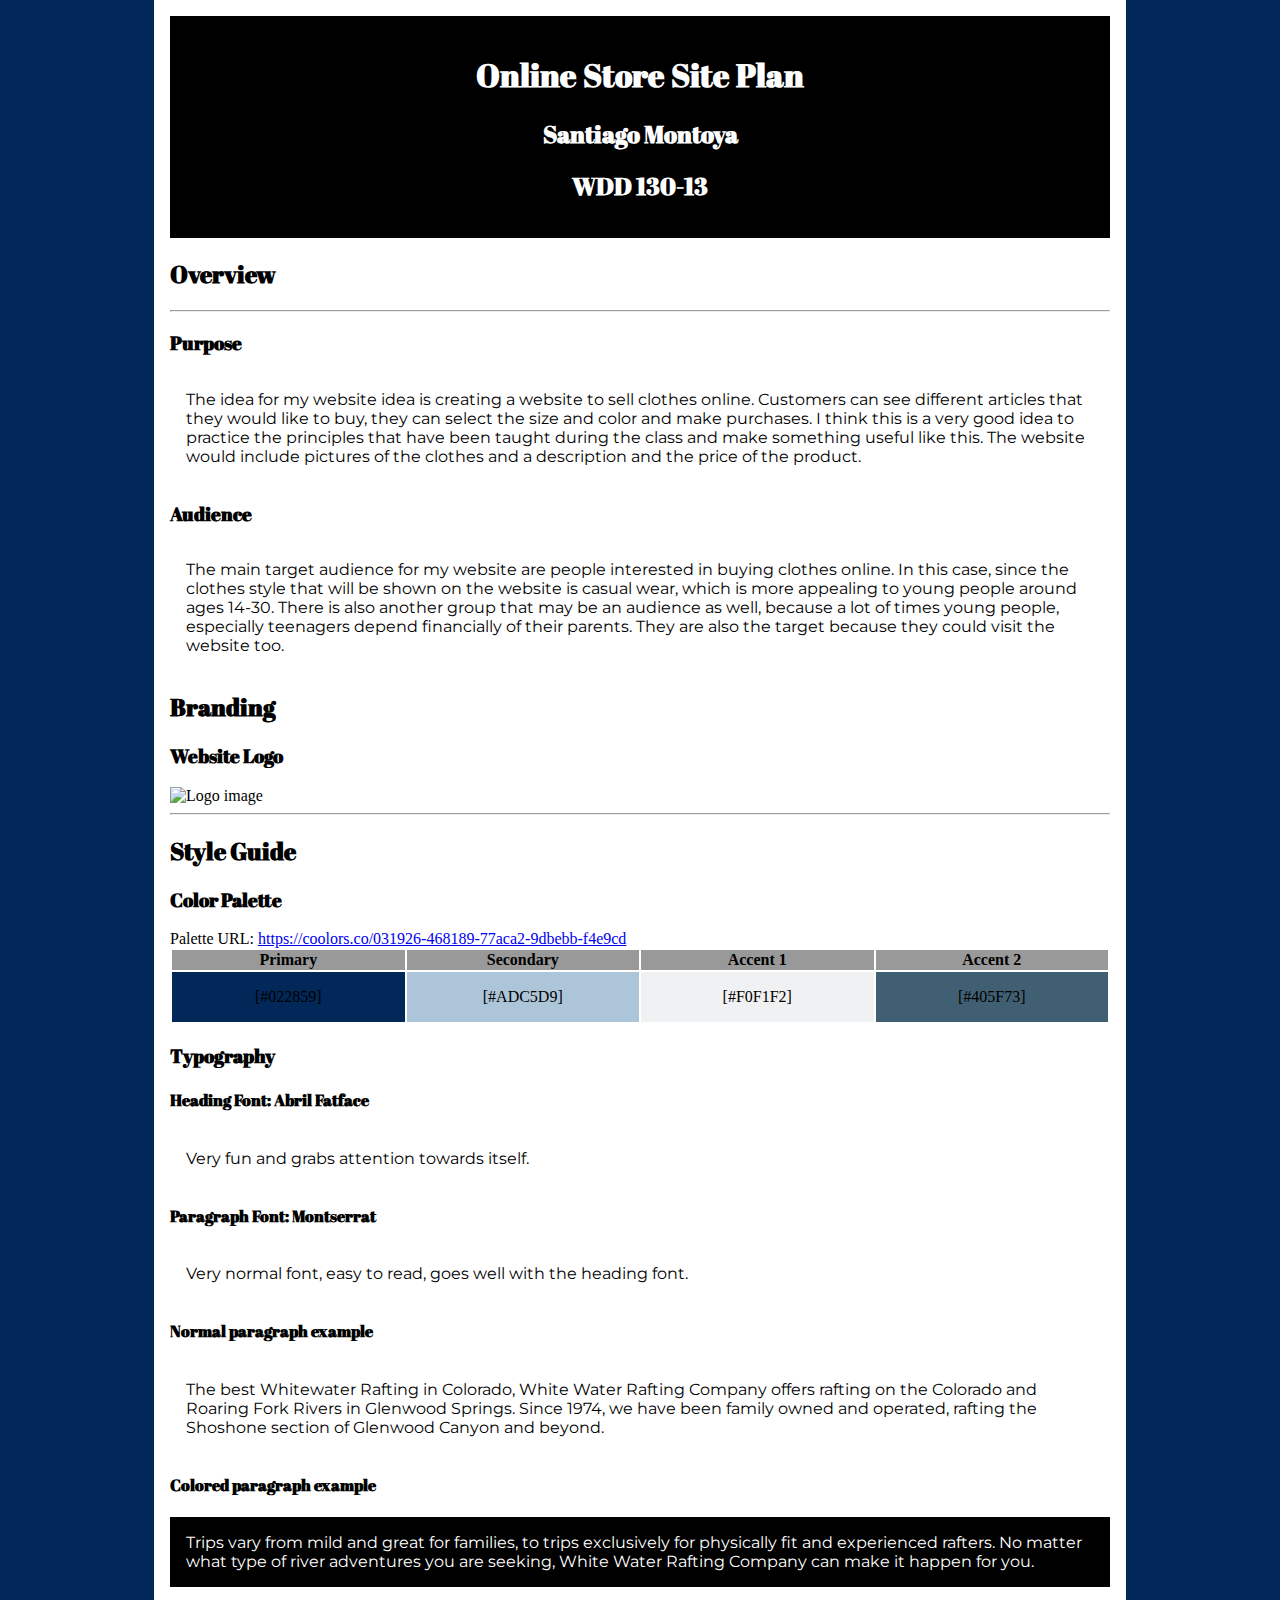
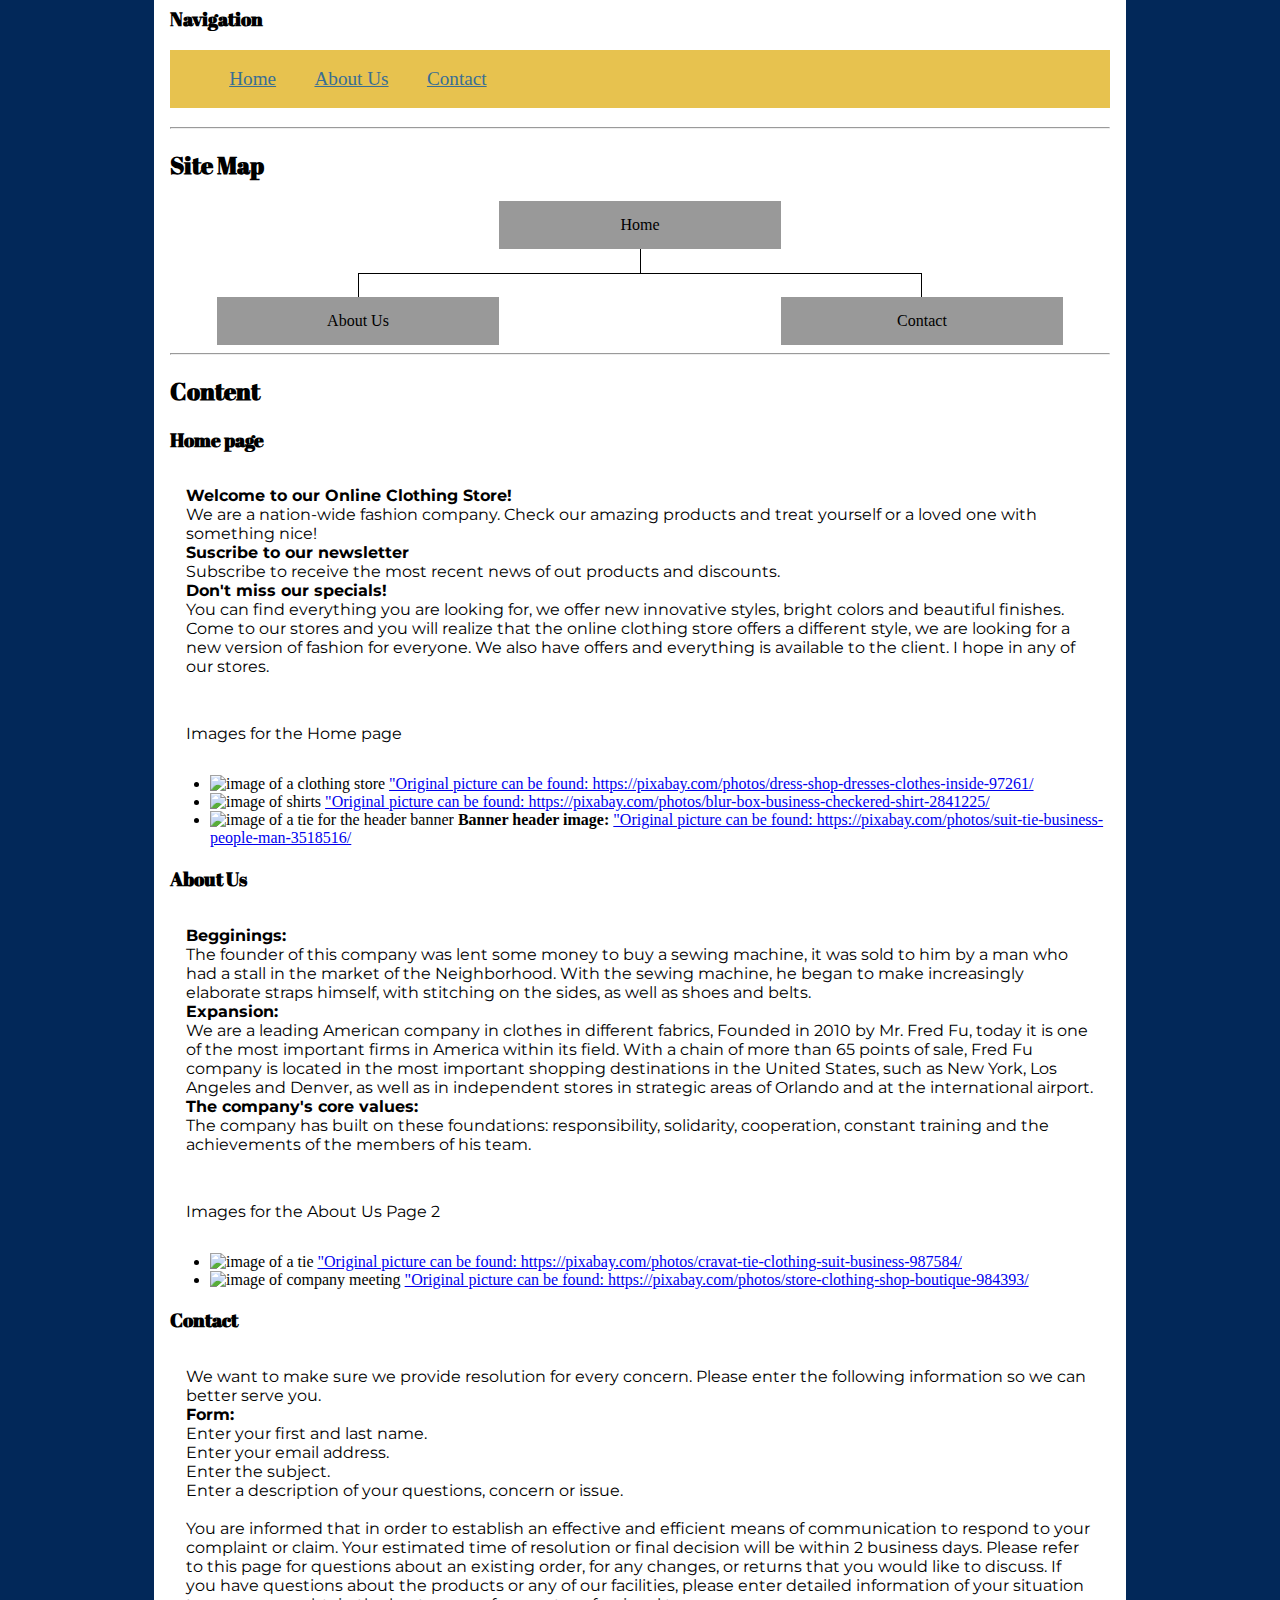
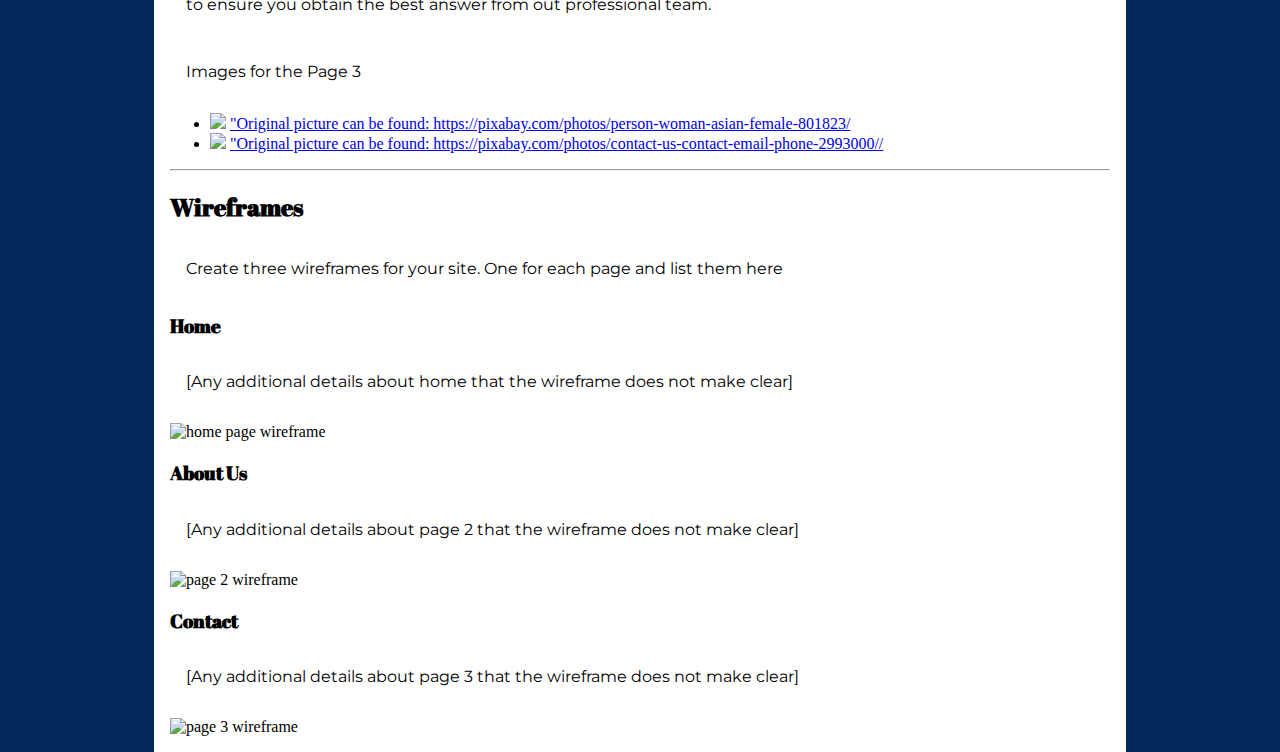
==== site-plan.html @ 8ffad59d "Clothes Avenue" ====
<!doctype html>
<html lang="en-us">

  <head>
    <meta charset="utf-8">
    <title>Site Plan</title>
    <link type="text/css" rel="stylesheet" href="site-plan.css">
  </head>

  <body>
    <header>
      <h1>Online Store Site Plan</h1>
      <h2>Santiago Montoya</h2>
      <h2>WDD 130-13</h2>
      <!-- In the header above, add your name and class number. For example if you are in section 3 you would put WDD 130.03 -->
    </header>
    <main>

      <!-- ------------------------Steps 2-3------------------------------ -->
      <h2>Overview</h2>
      <hr>
      <h3>Purpose</h3>
      <p>The idea for my website idea is creating a website to sell clothes online. Customers can see different
articles that they would like to buy, they can select the size and color and make purchases. I think this is
a very good idea to practice the principles that have been taught during the class and make something
useful like this. The website would include pictures of the clothes and a description and the price of the
product.</p>  <!-- change this -->


      <h3>Audience</h3>
      <p>The main target audience for my website are people interested in buying clothes online. In this case, since the clothes style that will be shown on the website is casual wear, which is more appealing to young people around ages 14-30. There is also another group that may be an audience as well, because a lot of times young people, especially teenagers depend financially of their parents. They are also the target because they could visit the website too. </p>  <!-- change this -->


      <h2>Branding</h2>
      <h3>Website Logo</h3>
      <!-- Replace this with some sort of logo for your site.  A logo can be as simple as the name of your site in a nice font :) -->
      <img src="images/dryoarlogo.png" alt="Logo image">
      <hr>
      <h2>
        Style Guide
      </h2>

      <!-- ------------------------Steps 4-8------------------------------ -->

      <h3>
        Color Palette
      </h3>
      <!--  The colors you choose for a website are one of the most important decisions you will make. Follow the instructions on the activity in iLearn then return and replace the color codes below with the hex color codes (the 6 digit numbers that show at the bottom of each color) for the colors you have chosen below.  You should have at least 2 colors but do not have to fill in all 4 if you do not need them.  -->

      <!-- Copy and paste the URL to your finished palette below Make sure to paste it into both spots -->
      Palette URL: <a href="https://coolors.co/031926-468189-77aca2-9dbebb-f4e9cd" target="_blank">https://coolors.co/031926-468189-77aca2-9dbebb-f4e9cd</a>


      <table class="colors">
        <tr><th>Primary</th><th>Secondary</th><th>Accent 1</th><th>Accent 2</th></tr>
        <!-- Replace the numbers in the boxes below with your hex color codes. Then switch to the site-plan.css file and change your colors there as well. -->
        <tr><td class="primary">[#022859]</td><td class="secondary">[#ADC5D9]</td><td class="accent1">[#F0F1F2]</td><td class="accent2">[#405F73]</td></tr>
      </table>

      <!-- ------------------------Step 9------------------------------ -->

      <h3>
        Typography
      </h3>
      <!-- Choose a font for your paragraphs (body copy) and headlines. What font(s) have you chosen? Why did you choose what you did?  Make sure to review the list of web safe fonts at W3Schools.org as a starting point.  Think also about which of your colors above you might use for background and font colors. -->

      <h4>
        Heading Font: Abril Fatface  <!-- change this -->
      </h4>
      <p>
        Very fun and grabs attention towards itself. <!-- change this -->
      </p>

      <h4>
        Paragraph Font: Montserrat <!-- change this -->
      </h4>
      <p>
        Very normal font, easy to read, goes well with the heading font.  <!-- change this -->
      </p>

      <h4>
        Normal paragraph example
      </h4>
      <p>
        The best Whitewater Rafting in Colorado, White Water Rafting Company offers rafting on the Colorado and Roaring Fork Rivers in Glenwood Springs.  Since 1974, we have been family owned and operated, rafting the Shoshone section of Glenwood Canyon and beyond.
      </p>
      <h4>
        Colored paragraph example
      </h4>
      <p class="colored">
        Trips vary from mild and great for families, to trips exclusively for physically fit and experienced rafters.  No matter what type of river adventures you are seeking, White Water Rafting Company can make it happen for you. 
      </p>

      <!-- ------------------------Step 10------------------------------ -->

      <h3>
        Navigation
      </h3>
      <!-- Think about how you want your navigation bar to look. In the site-plan.css file change the colors to your colors to get the look you desire. --> 
      <nav><ul>
        <li><a href="#">Home</a></li>
        <li><a href="#">About Us</a></li>
        <li><a href="#">Contact</a></li>
        </ul></nav>
      <hr>
      <h2>
        Site Map
      </h2>
      <div class="sitemap">
        <div class="sm-home">
          Home
        </div>
        <div class="sm-page2">
          About Us
        </div>
        <div class="sm-page3">
          Contact
        </div>

        <div class="top">
          &nbsp;
        </div>
        <div class="left">
          &nbsp;
        </div>
        <div class="right">
          &nbsp;
        </div>

      </div>

      <!-- --------Content Section -------------- -->
      <hr>
      <h2>
        Content
      </h2>
      <h3>Home page</h3>
      <p>
        <b>Welcome to our Online Clothing Store!</b><br>
        We are a nation-wide fashion company. Check our amazing products and treat yourself or a loved one with something nice!<br>
        <b>Suscribe to our newsletter</b><br>
        Subscribe to receive the most recent news of out products
        and discounts.<br>
        <b>Don't miss our specials!</b><br>
        You can find everything you are looking for, we offer new innovative styles, bright colors and beautiful finishes.<br>

Come to our stores and you will realize that the online clothing store offers a different style, we are looking for a new version of fashion for everyone. We also have offers and everything is available to the client. I hope in any of our stores.
        
        
      </p>
      <p>Images for the Home page</p>
      <ul>
        <li><img src="https://cdn.glitch.com/4089a922-201e-4a27-8d8f-d448a82792e1%2Fdress-shop-97261_1280.jpg?v=1623477279543" alt="image of a clothing store">
          <a href="https://pixabay.com/photos/dress-shop-dresses-clothes-inside-97261/">"Original picture can be found: https://pixabay.com/photos/dress-shop-dresses-clothes-inside-97261/</a></li>
        <li><img src="https://cdn.glitch.com/4089a922-201e-4a27-8d8f-d448a82792e1%2Fblur-2841225_1280.jpg?v=1623477816143" alt="image of shirts">
        <a href="https://pixabay.com/photos/blur-box-business-checkered-shirt-2841225/">"Original picture can be found: https://pixabay.com/photos/blur-box-business-checkered-shirt-2841225/</a></li>
        <li><img src="https://cdn.glitch.com/4089a922-201e-4a27-8d8f-d448a82792e1%2Fsuit-3518516_1280.jpg?v=1623477701538" alt="image of a tie for the header banner"> <b>Banner header image:</b>
          <a href="https://pixabay.com/photos/suit-tie-business-people-man-3518516/">"Original picture can be found: https://pixabay.com/photos/suit-tie-business-people-man-3518516/</a></li>

      </ul>
      <h3>About Us</h3>
      <p>
        <b>Begginings:</b><br>
        The founder of this company was lent some money to buy a sewing machine, it was sold to him by a man who had a stall in the market of the Neighborhood. With the sewing machine, he began to make increasingly elaborate straps himself, with stitching on the sides, as well as shoes and belts.<br>
        <b>Expansion:</b><br>
        We are a leading American company in clothes in different fabrics, Founded in 2010 by Mr. Fred Fu, today it is one of the most important firms in America within its field. With a chain of more than 65 points of sale, Fred Fu company is located in the most important shopping destinations in the United States, such as New York, Los Angeles and Denver, as well as in independent stores in strategic areas of Orlando and at the international airport.<br>
        <b>The company's core values:</b><br>
        The company has built on these foundations: responsibility, solidarity, cooperation, constant training and the achievements of the members of his team.
      </p>
      <p>Images for the About Us Page 2</p>
      <ul>
        <li><img src="https://cdn.glitch.com/4089a922-201e-4a27-8d8f-d448a82792e1%2Fcravat-987584_1280.jpg?v=1623473417675" alt="image of a tie">
          <a href="https://pixabay.com/photos/cravat-tie-clothing-suit-business-987584/">"Original picture can be found: https://pixabay.com/photos/cravat-tie-clothing-suit-business-987584/</a></li>
        <li><img src="https://cdn.glitch.com/4089a922-201e-4a27-8d8f-d448a82792e1%2Fstore-984393_1280.jpg?v=1623473489738" alt="image of company meeting">
        <a href="https://pixabay.com/photos/store-clothing-shop-boutique-984393/">"Original picture can be found: https://pixabay.com/photos/store-clothing-shop-boutique-984393/</a></li>

      </ul>
      <h3>Contact</h3>
      <p>
        We want to make sure we provide resolution for every concern. Please enter the following information so we can better serve you.<br>
        <b>Form:</b><br>
        Enter your first and last name.<br>
        Enter your email address.<br>
        Enter the subject.<br>
        Enter a description of your questions, concern or issue.<br><br>
        You are informed that in order to establish an effective and efficient means of communication to respond to your complaint or claim. Your estimated time of resolution or final decision will be within 2 business days. Please refer to this page for questions about an existing order, for any changes, or returns that you would like to discuss. If you have questions about the products or any of our facilities, please enter detailed information of your situation to ensure you obtain the best answer from out professional team. 
      </p>
      <p>Images for the Page 3</p>
      <ul>
        <li><img src="https://cdn.glitch.com/4089a922-201e-4a27-8d8f-d448a82792e1%2Fperson-801823_1280.jpg?v=1623475643773">
          <a href="https://pixabay.com/photos/person-woman-asian-female-801823/">"Original picture can be found: https://pixabay.com/photos/person-woman-asian-female-801823/</a></li>
        <li><img src="https://cdn.glitch.com/4089a922-201e-4a27-8d8f-d448a82792e1%2Fcontact-us-2993000_1280.jpg?v=1623476484853">
        <a href="https://pixabay.com/photos/contact-us-contact-email-phone-2993000/">"Original picture can be found: https://pixabay.com/photos/contact-us-contact-email-phone-2993000//</a></li>

      </ul>
      <hr>
      <h2>
        Wireframes
      </h2>
      <p>
        Create three wireframes for your site. One for each page and list them here</p>

      <h3>Home</h3>
      <p>         
        [Any additional details about home that the wireframe does not make clear]
      </p>
      <img src="https://cdn.glitch.com/4089a922-201e-4a27-8d8f-d448a82792e1%2Fscreencapture-wireframe-cc-v5MSxN-2021-06-18-04_38_08.png?v=1624013434550" alt="home page wireframe">

      <h3>About Us</h3>
      <p>         
        [Any additional details about page 2 that the wireframe does not make clear]
      </p>
      <img src="https://cdn.glitch.com/4089a922-201e-4a27-8d8f-d448a82792e1%2Fscreencapture-wireframe-cc-v5MSxN-2021-06-18-04_44_28.png?v=1624013434549" alt="page 2 wireframe">

      <h3>Contact</h3>
      <p>         
        [Any additional details about page 3 that the wireframe does not make clear]
      </p>
      <img src="https://cdn.glitch.com/4089a922-201e-4a27-8d8f-d448a82792e1%2Fscreencapture-wireframe-cc-v5MSxN-2021-06-18-04_49_00.png?v=1624013434550" alt="page 3 wireframe">
    </main>
  </body>

</html>
---- site-plan.css ----
/* if you are using any Google fonts change the font names below to your fonts. 
Any spaces in your font name should be replaced with a +. 
Fonts are separated by a | */
@import url('https://fonts.googleapis.com/css?family=Abril+Fatface|Montserrat');

:root {
  /* change the values below to your colors from your palette */
  --primary-color: #022859;
  --secondary-color: #ADC5D9;
  --accent1-color: #F0F1F2;
  --accent2-color: #405F73;

  /* change the values below to your chosen font(s) */
  --heading-font: "Abril Fatface";
  --paragraph-font: Montserrat;

  /* these colors below should be chosen from among your palette colors above */
  --headline-color-on-white: black;  /* headlines on a white background */ 
  --headline-color-on-color: white; /* headlines on a colored background */ 
  --paragraph-color-on-white: black; /* paragraph text on a white background */ 
  --paragraph-color-on-color: white; /* paragraph text on a colored background */ 
  --paragraph-background-color: black;
  --nav-link-color: #396E94;
  --nav-background-color: #E7C24F;
  --nav-hover-link-color: #E7C24F;
  --nav-hover-background-color: #396E94;
}


/*  Look around below...but DON'T CHANGE ANYTHING! */
html {
  background-color: var(--primary-color);
}
body {
  max-width: 940px;
  margin: 0 auto;
  background-color: white;
  padding: 1em;
}
img {
  max-width: 100%;
}
h1, h2, h3, h4, h5, h6 {
  font-family: var(--heading-font);
  color: var(--headline-color-on-white);
}
header {
  padding: 1em;
  text-align: center;
  color: var(--paragraph-color-on-color);
  background-color: var(--paragraph-background-color);
}
header > h1, header > h2 {
  color: var(--headline-color-on-color);
}

p {
  font-family: var(--paragraph-font);
  color: var(--paragraph-color);
  padding: 1em;
}

.colors {
  width: 100%;
  min-width: 350px;
  margin: auto;
  text-align: center;
}
.colors th {
  background-color: #999;
}
.colors td{
  width: 25%;
  height: 3em;
}

.primary {
  background-color: var(--primary-color);
}
.secondary {
  background-color: var(--secondary-color);
}
.accent1 {
  background-color: var(--accent1-color);
}
.accent2{
  background-color: var(--accent2-color);
}

p.colored {
  background-color: var(--paragraph-background-color);
  color: var(--paragraph-color-on-color);
}

nav {
  background-color: var(--nav-background-color);
  line-height: 3em;
  text-align: center;
  font-size: 1.2em;
}
nav > ul {
  list-style-type: none;
  display: flex;

}
nav a {
  padding:1em;
  min-width: 70px;
}
nav a:link, nav a:visited {
  color: var(--nav-link-color);
}
nav a:hover {
  color: var(--nav-hover-link-color);
  background-color: var(--nav-hover-background-color);
}

.sitemap {
  display: grid;
  justify-content: center;

  grid-template-columns: repeat(6, 15%);
  grid-template-rows: 3em 1.5em 1.5em 3em;
  grid-template-areas: ". . home home . ."
    ". . . top . ."
    ". left left right right ."
    "page2 page2 . . page3 page3";
}
.sitemap > div {

  text-align: center;

}
.sm-home {
  grid-area: home;
  background-color: #999;
  line-height: 3em;
}
.sm-page2 {
  grid-area: page2;
  background-color: #999;
  line-height: 3em;
}
.sm-page3 {
  grid-area: page3;
  background-color: #999;
  line-height: 3em;
}

.top {
  grid-area: top;
  border-left: 1px solid;
}

.left {
  grid-area: left;
  border-top: 1px solid;
  border-left: 1px solid;
}

.right {
  grid-area: right;
  border-top: 1px solid;
  border-right: 1px solid;
}
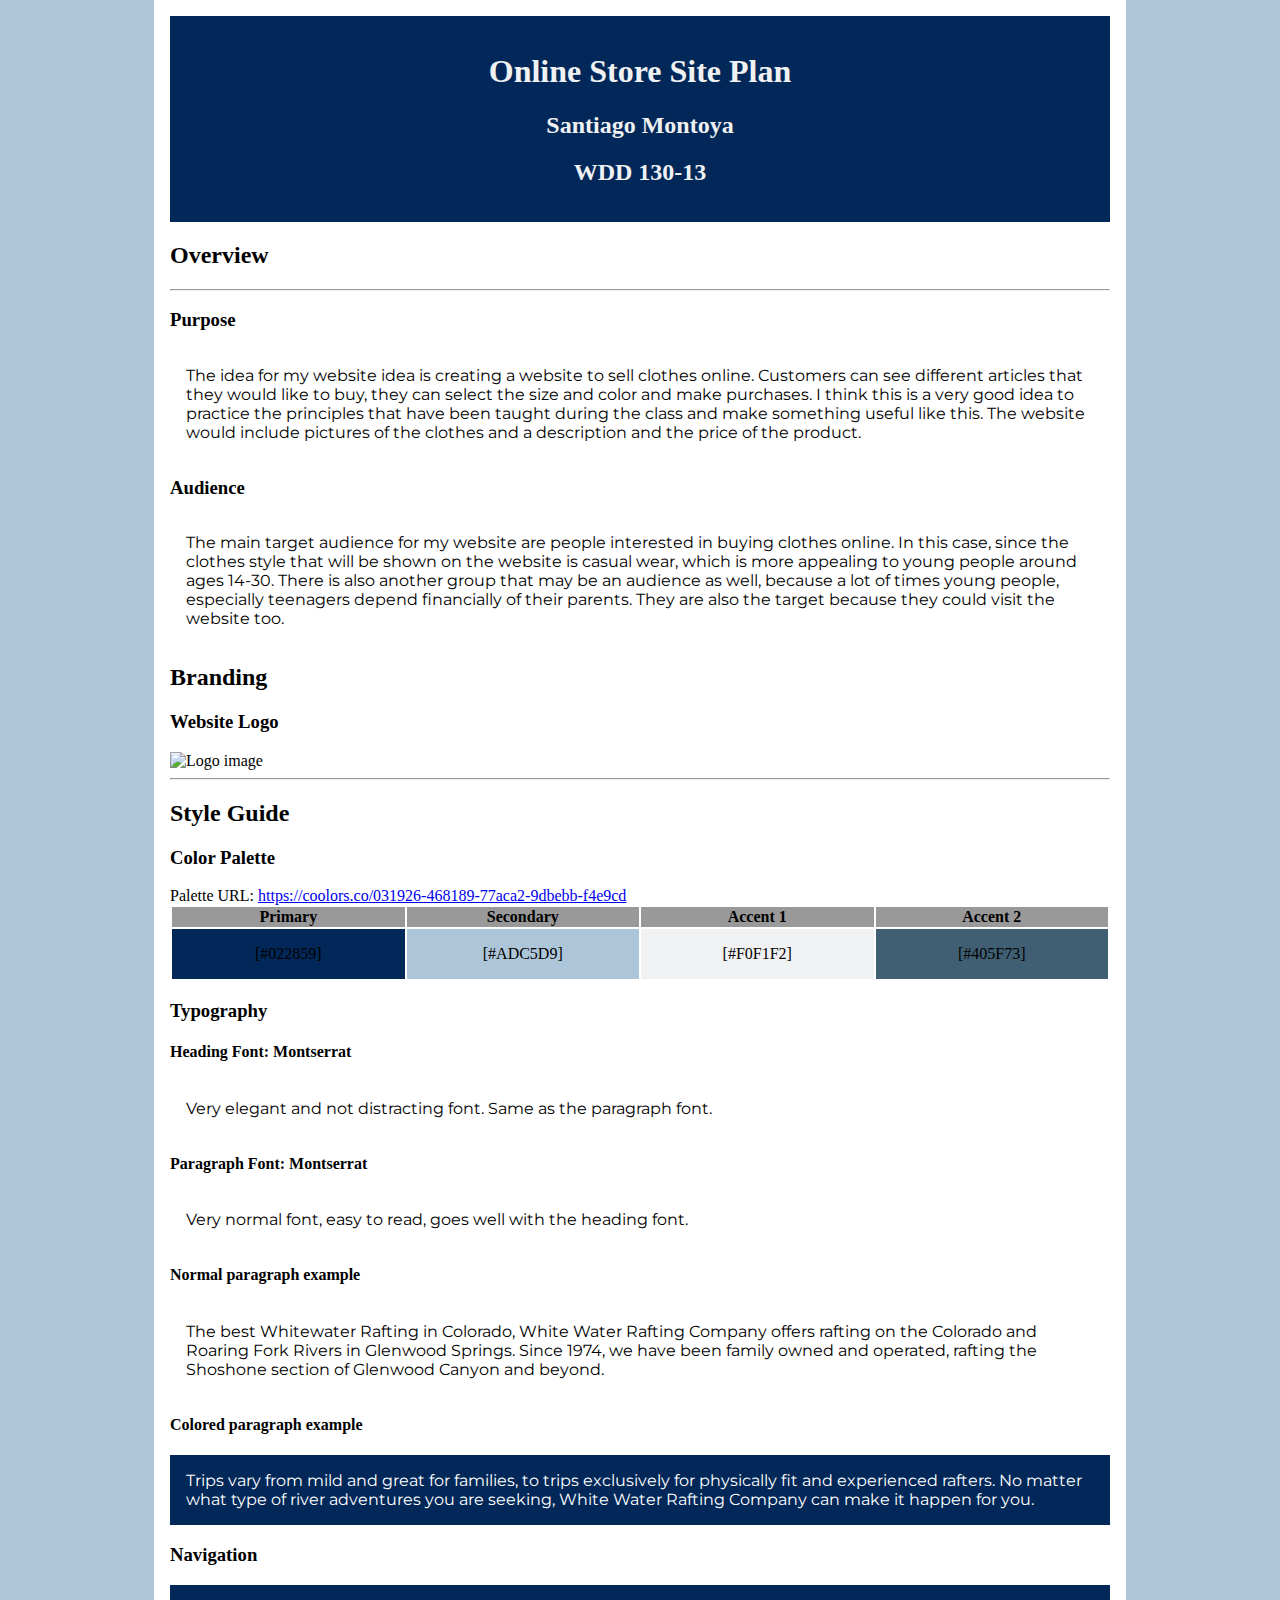
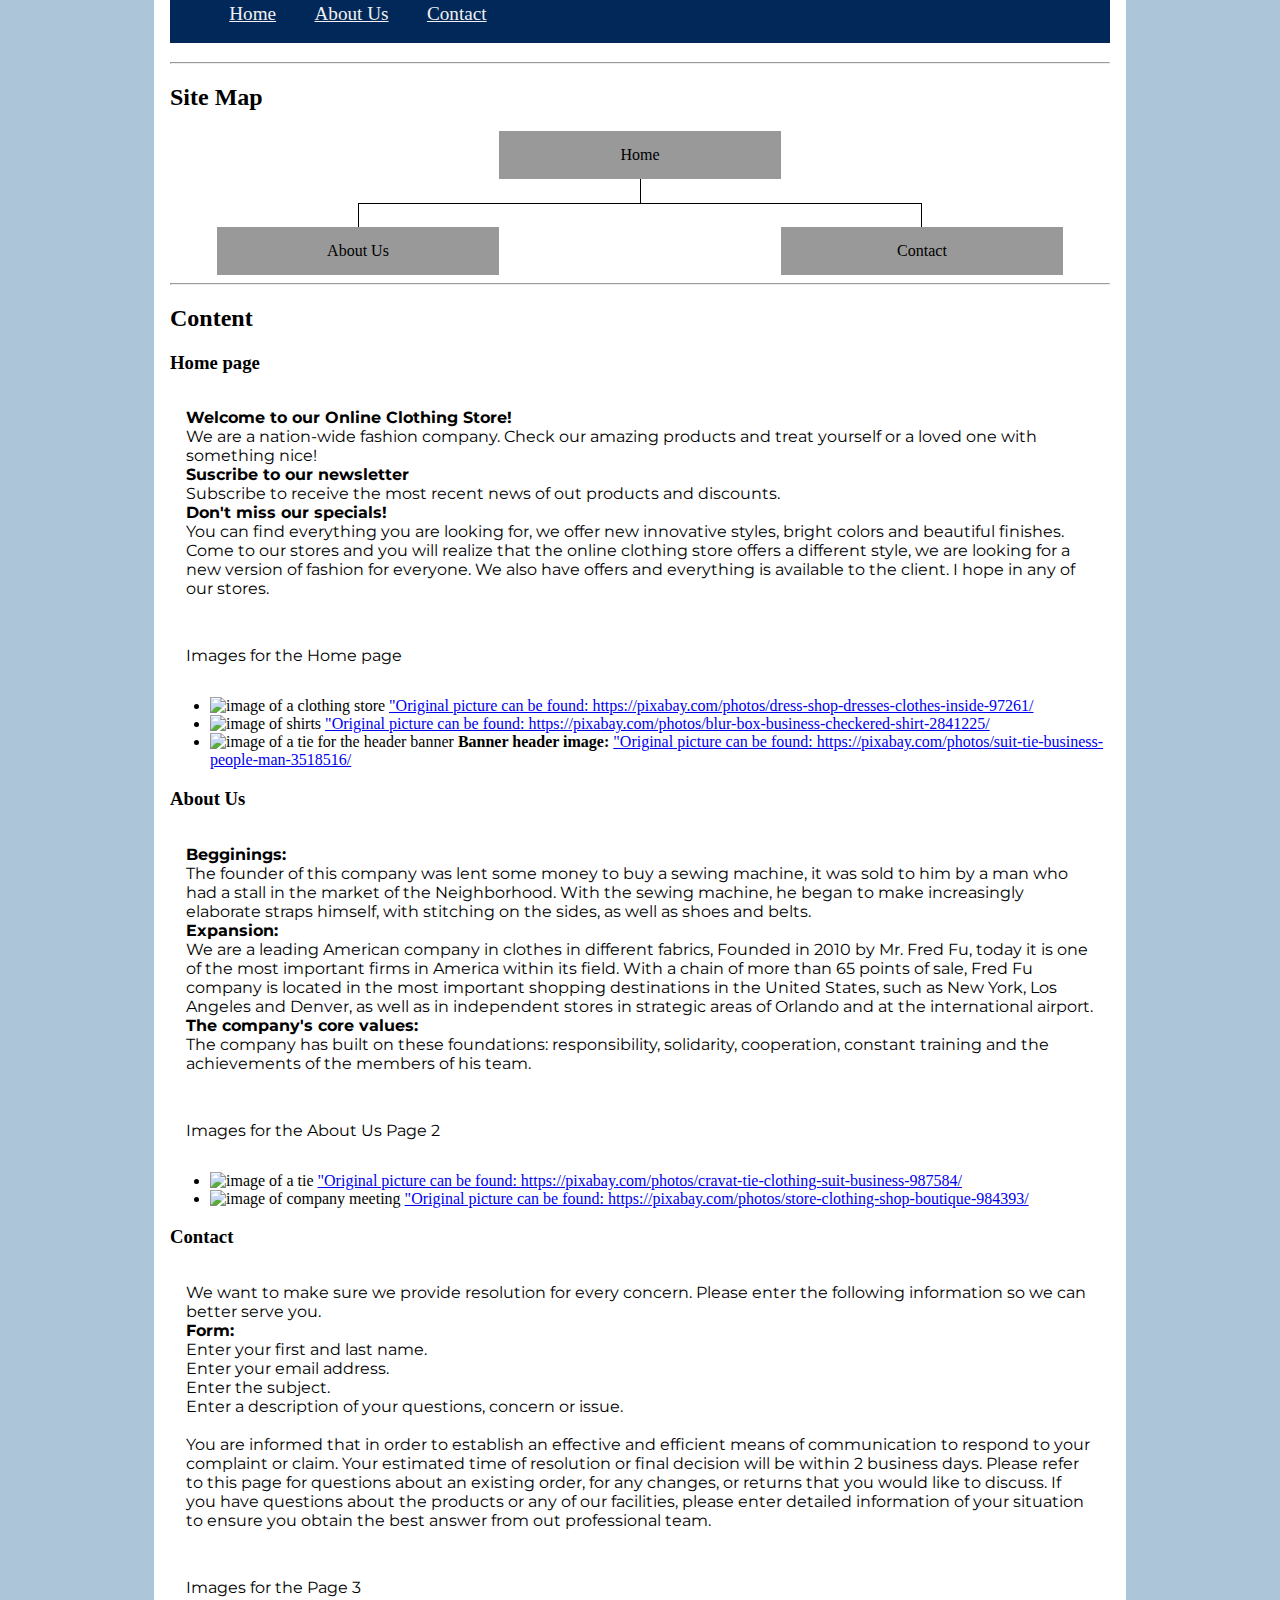
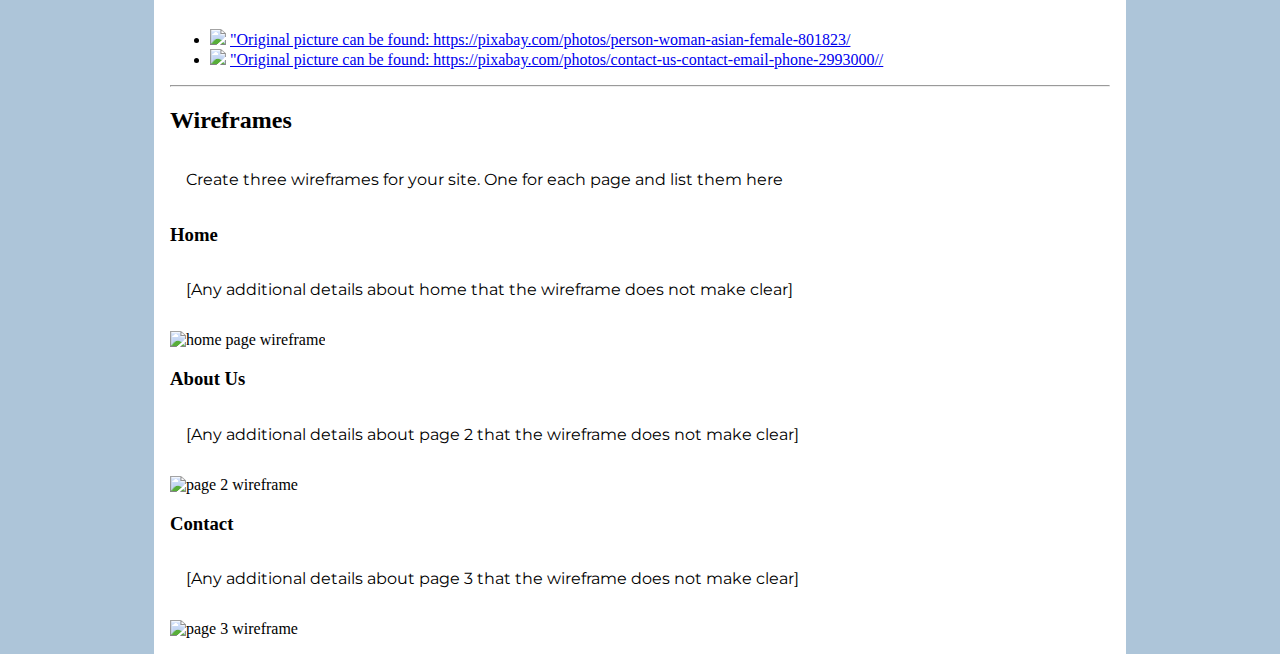
==== commit f5579d16: "site plan" ====
--- a/site-plan.html
+++ b/site-plan.html
@@ -65,10 +65,10 @@
       <!-- Choose a font for your paragraphs (body copy) and headlines. What font(s) have you chosen? Why did you choose what you did?  Make sure to review the list of web safe fonts at W3Schools.org as a starting point.  Think also about which of your colors above you might use for background and font colors. -->
 
       <h4>
-        Heading Font: Abril Fatface  <!-- change this -->
-      </h4>
-      <p>
-        Very fun and grabs attention towards itself. <!-- change this -->
+        Heading Font: Montserrat  <!-- change this -->
+      </h4>
+      <p>
+        Very elegant and not distracting font. Same as the paragraph font. <!-- change this -->
       </p>
 
       <h4>
--- a/site-plan.css
+++ b/site-plan.css
@@ -1,7 +1,7 @@
 /* if you are using any Google fonts change the font names below to your fonts. 
 Any spaces in your font name should be replaced with a +. 
 Fonts are separated by a | */
-@import url('https://fonts.googleapis.com/css?family=Abril+Fatface|Montserrat');
+@import url('https://fonts.googleapis.com/css?family=c|Montserrat');
 
 :root {
   /* change the values below to your colors from your palette */
@@ -16,20 +16,20 @@
 
   /* these colors below should be chosen from among your palette colors above */
   --headline-color-on-white: black;  /* headlines on a white background */ 
-  --headline-color-on-color: white; /* headlines on a colored background */ 
+  --headline-color-on-color: #F0F1F2; /* headlines on a colored background */ 
   --paragraph-color-on-white: black; /* paragraph text on a white background */ 
   --paragraph-color-on-color: white; /* paragraph text on a colored background */ 
-  --paragraph-background-color: black;
-  --nav-link-color: #396E94;
-  --nav-background-color: #E7C24F;
-  --nav-hover-link-color: #E7C24F;
-  --nav-hover-background-color: #396E94;
+  --paragraph-background-color: #022859;
+  --nav-link-color: #F0F1F2;
+  --nav-background-color: #022859;
+  --nav-hover-link-color: #F0F1F2;
+  --nav-hover-background-color: #ADC5D9;
 }
 
 
 /*  Look around below...but DON'T CHANGE ANYTHING! */
 html {
-  background-color: var(--primary-color);
+  background-color: var(--secondary-color);
 }
 body {
   max-width: 940px;
